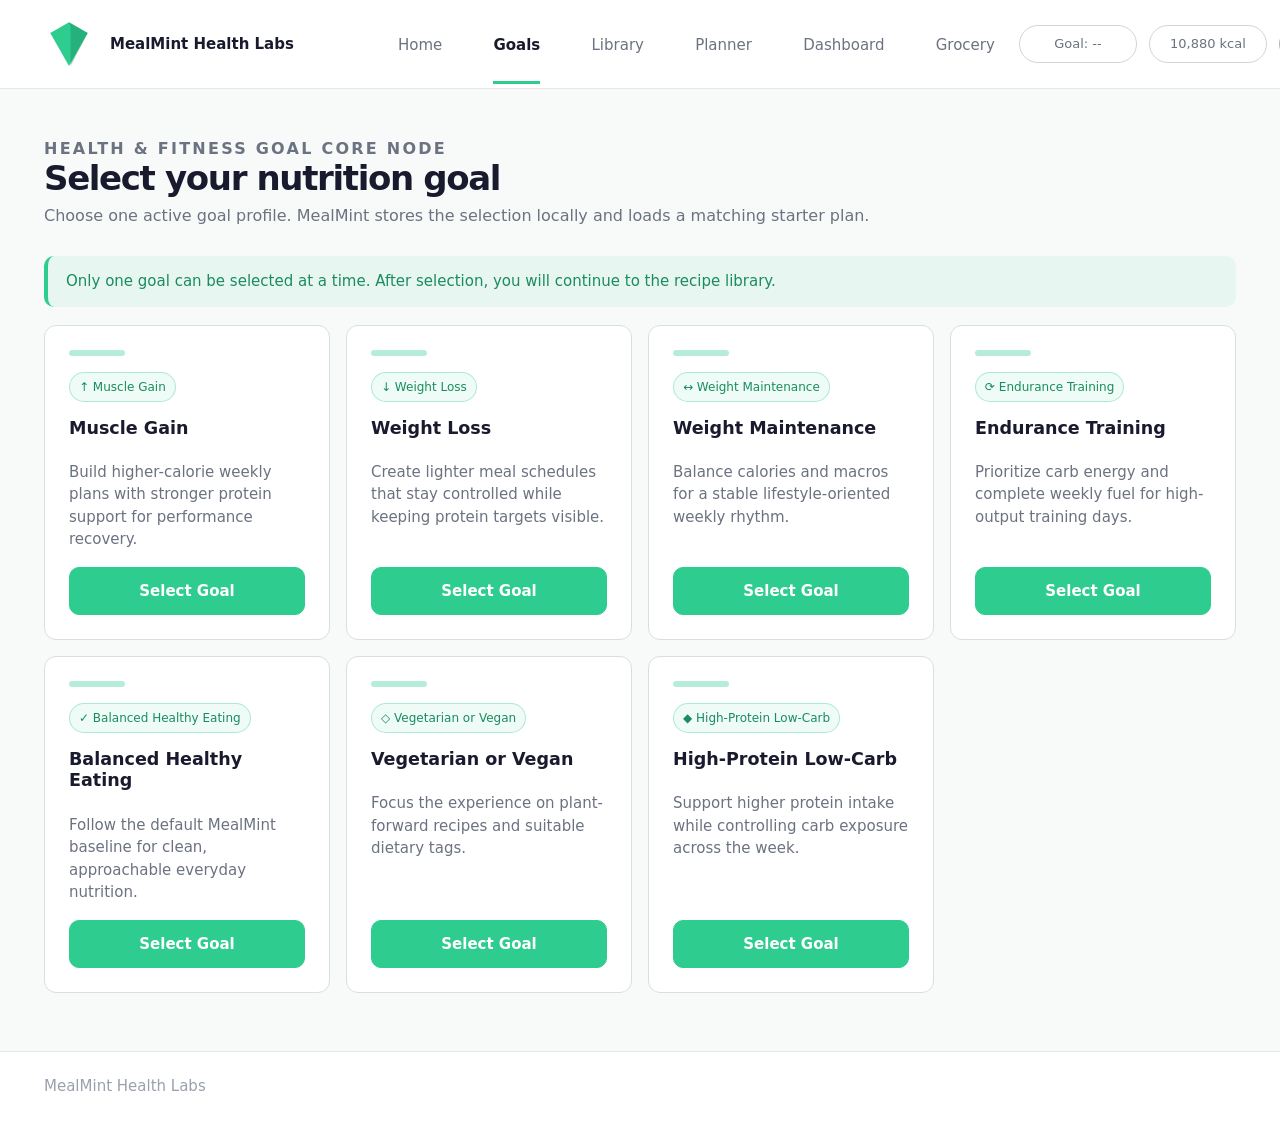
==== mealmint-goals.html @ ef058d1f "first commit" ====
<!doctype html>
<html lang="en">

<head>
  <meta charset="utf-8">
  <meta name="viewport" content="width=device-width, initial-scale=1">
  <meta name="description" content="MealMint Health Labs responsive meal planning application demo.">
  <title>Goals | MealMint Health Labs</title>
  <link rel="stylesheet" href="assets/css/style.css">
</head>

<body data-page="goals">
  <div class="app-shell">
    <header class="topbar">
      <div class="nav-wrap">
        <a class="brand-link" href="mealmint-index.html" aria-label="MealMint Health Labs home">
          <svg class="brand-mark" viewBox="0 0 64 64" aria-hidden="true">
            <polygon points="32 4 56 18 32 60 8 18" fill="#2ECC8F"></polygon>
            <polygon points="32 4 56 18 34 60 34 10" fill="#1A8C5F" opacity="0.42"></polygon>
          </svg>
          <span>
            <span class="brand-name">MealMint Health Labs</span>
            <span class="brand-subtitle"> </span>
          </span>
        </a>
        <nav class="nav-menu" aria-label="Primary navigation">
          <a class="nav-link" data-nav="index" href="mealmint-index.html">Home</a>
          <a class="nav-link" data-nav="goals" href="mealmint-goals.html">Goals</a>
          <a class="nav-link" data-nav="library" href="mealmint-library.html">Library</a>
          <a class="nav-link" data-nav="planner" href="mealmint-planner.html">Planner</a>
          <a class="nav-link" data-nav="dashboard" href="mealmint-dashboard.html">Dashboard</a>
          <a class="nav-link" data-nav="grocery" href="mealmint-grocery.html">Grocery</a>
        </nav>
        <div class="nav-actions" aria-label="MealMint status">
          <span class="nav-pill" data-goal-chip>Goal: --</span>
          <span class="nav-pill" data-kcal-chip>0 kcal</span>
          <span class="nav-avatar" aria-hidden="true"></span>
        </div>
      </div>
    </header>
    <main class="main">
      <section class="container">
        <div class="page-heading compact">
          <p class="eyebrow">Health & Fitness Goal Core Node</p>
          <h1>Select your nutrition goal</h1>
          <p>Choose one active goal profile. MealMint stores the selection locally and loads a matching starter plan.
          </p>
        </div>
        <div class="status-strip">Only one goal can be selected at a time. After selection, you will continue to the
          recipe library.</div>
        <div class="goal-grid" data-goal-grid></div>
      </section>
    </main>
    <footer class="footer">
      <div class="container">
        <span>MealMint Health Labs</span>
        <span> </span>
      </div>
    </footer>
  </div>
  <script src="assets/js/app.js" defer></script>
</body>

</html>
---- assets/css/style.css ----
:root {
  --mint: #2ecc8f;
  --forest: #1a8c5f;
  --coral: #ff6b6b;
  --canvas: #f8faf9;
  --surface: #ffffff;
  --ink: #1a1a2e;
  --muted: #6b7280;
  --border: #e5e7eb;
  --success: #22c55e;
  --warning: #f59e0b;
  --soft: #f1f5f3;
  --shadow: 0 18px 40px rgba(26, 26, 46, 0.08);
  --radius: 12px;
}

* {
  box-sizing: border-box;
}

html {
  min-width: 320px;
  scroll-behavior: smooth;
}

body {
  margin: 0;
  background: var(--canvas);
  color: var(--ink);
  font-family: Inter, ui-sans-serif, system-ui, -apple-system, BlinkMacSystemFont, "Segoe UI", sans-serif;
  font-size: 15px;
  line-height: 1.5;
}

a {
  color: inherit;
  text-decoration: none;
}

button,
input,
select,
textarea {
  font: inherit;
}

button {
  cursor: pointer;
}

img,
svg {
  display: block;
  max-width: 100%;
}

body::selection {
  background: rgba(46, 204, 143, 0.22);
}

.app-shell {
  min-height: 100vh;
  display: flex;
  flex-direction: column;
}

.topbar {
  background: rgba(255, 255, 255, 0.95);
  border-bottom: 1px solid var(--border);
  position: sticky;
  top: 0;
  z-index: 20;
  backdrop-filter: blur(18px);
}

.nav-wrap {
  width: min(100%, 1480px);
  margin: 0 auto;
  min-height: 88px;
  padding: 0 44px;
  display: grid;
  grid-template-columns: 330px 1fr auto;
  align-items: center;
  gap: 24px;
}

.brand-link {
  display: inline-flex;
  align-items: center;
  gap: 16px;
  min-width: 0;
}

.brand-mark {
  width: 50px;
  height: 50px;
  flex: 0 0 50px;
}

.brand-name {
  font-weight: 700;
  color: var(--ink);
  white-space: nowrap;
}

.brand-subtitle {
  margin-top: 2px;
  color: var(--muted);
  font-size: 12px;
  letter-spacing: 0.02em;
}

.nav-menu {
  display: flex;
  justify-content: center;
  gap: clamp(18px, 4vw, 58px);
  color: var(--muted);
  white-space: nowrap;
}

.nav-link {
  padding: 30px 0 25px;
  border-bottom: 3px solid transparent;
  transition: color 0.18s ease, border-color 0.18s ease;
}

.nav-link:hover,
.nav-link.active {
  color: var(--ink);
}

.nav-link.active {
  border-bottom-color: var(--mint);
  font-weight: 700;
}

.nav-actions {
  display: flex;
  align-items: center;
  justify-content: flex-end;
  gap: 12px;
}

.nav-pill {
  min-width: 118px;
  padding: 8px 16px;
  border: 1px solid #cfd4d7;
  border-radius: 999px;
  background: var(--surface);
  color: var(--muted);
  font-size: 13px;
  text-align: center;
}

.nav-avatar {
  width: 34px;
  height: 34px;
  border: 1px solid #aeb5bb;
  border-radius: 50%;
  background: #e5e7e8;
}

.main {
  flex: 1;
}

.container {
  width: min(100%, 1480px);
  margin: 0 auto;
  padding: 40px 44px 58px;
}

.footer {
  border-top: 1px solid var(--border);
  background: var(--surface);
  color: #9aa1ac;
}

.footer .container {
  display: flex;
  justify-content: space-between;
  gap: 18px;
  padding-top: 23px;
  padding-bottom: 23px;
}

.eyebrow {
  color: var(--forest);
  text-transform: uppercase;
  font-size: 12px;
  letter-spacing: 0.14em;
  margin: 0 0 6px;
  font-weight: 600;
}

.eyebrow.muted {
  color: #9da4ae;
}

.page-heading {
  margin-bottom: 28px;
}

.page-heading h1 {
  margin: 0;
  font-size: clamp(30px, 4vw, 54px);
  line-height: 1.04;
  letter-spacing: -0.04em;
}

.page-heading.compact h1 {
  font-size: clamp(26px, 3vw, 34px);
}

.page-heading p {
  margin: 8px 0 0;
  color: var(--muted);
  font-size: 16px;
}

.page-actions {
  display: flex;
  justify-content: space-between;
  align-items: flex-start;
  gap: 18px;
  margin-bottom: 26px;
}

.btn {
  border: 1px solid transparent;
  border-radius: 10px;
  padding: 12px 19px;
  color: var(--ink);
  background: var(--surface);
  min-height: 44px;
  display: inline-flex;
  align-items: center;
  justify-content: center;
  gap: 8px;
  font-weight: 700;
  transition: transform 0.15s ease, box-shadow 0.15s ease, background 0.15s ease, border-color 0.15s ease;
}

.btn:hover {
  transform: translateY(-1px);
  box-shadow: 0 8px 18px rgba(26, 26, 46, 0.08);
}

.btn-primary {
  background: var(--mint);
  border-color: var(--mint);
  color: #fff;
}

.btn-primary:hover {
  background: #25bd82;
}

.btn-secondary {
  border-color: #c7cdd2;
  color: #4b5563;
}

.btn-danger {
  color: #fff;
  border-color: var(--coral);
  background: var(--coral);
}

.btn-success {
  color: #fff;
  border-color: var(--success);
  background: var(--success);
}

.btn-warning {
  color: #fff;
  border-color: var(--warning);
  background: var(--warning);
}

.btn-ghost {
  border-color: var(--border);
  background: transparent;
}

.btn-small {
  min-height: 32px;
  padding: 7px 12px;
  border-radius: 7px;
  font-size: 12px;
  font-weight: 600;
}

.card {
  background: var(--surface);
  border: 1px solid #d9dee3;
  border-radius: var(--radius);
}

.panel {
  padding: 24px;
}

.hero {
  display: grid;
  grid-template-columns: minmax(0, 1.05fr) minmax(320px, 0.95fr);
  gap: 36px;
  align-items: center;
  min-height: 630px;
}

.hero-card {
  border: 1px solid var(--border);
  background: linear-gradient(135deg, rgba(46, 204, 143, 0.12), rgba(26, 140, 95, 0.04) 45%, rgba(255, 255, 255, 0.96));
  border-radius: 28px;
  padding: clamp(34px, 5vw, 70px);
  box-shadow: var(--shadow);
  position: relative;
  overflow: hidden;
}

.hero-card::after {
  content: "";
  position: absolute;
  right: -120px;
  bottom: -120px;
  width: 310px;
  height: 310px;
  border-radius: 50%;
  background: rgba(46, 204, 143, 0.15);
}

.hero-card > * {
  position: relative;
  z-index: 1;
}

.hero-logo {
  width: 78px;
  height: 78px;
  margin-bottom: 26px;
}

.hero h1 {
  margin: 0;
  max-width: 720px;
  font-size: clamp(42px, 6vw, 78px);
  line-height: 0.96;
  letter-spacing: -0.065em;
}

.hero p {
  max-width: 640px;
  color: var(--muted);
  font-size: 18px;
  margin: 18px 0 30px;
}

.hero-side {
  display: grid;
  gap: 18px;
}

.hero-stat {
  padding: 24px;
  border-radius: 22px;
  background: var(--surface);
  border: 1px solid var(--border);
  display: grid;
  grid-template-columns: auto 1fr;
  align-items: center;
  gap: 18px;
}

.hero-stat-icon {
  width: 48px;
  height: 48px;
  border-radius: 16px;
  display: grid;
  place-items: center;
  background: rgba(46, 204, 143, 0.12);
  color: var(--forest);
  font-weight: 900;
  font-size: 22px;
}

.hero-stat h3,
.feature-card h3,
.goal-card h3,
.recipe-card h3 {
  margin: 0;
  line-height: 1.2;
}

.hero-stat p,
.feature-card p,
.goal-card p {
  color: var(--muted);
  margin: 6px 0 0;
}

.section-title {
  margin: 32px 0 18px;
  display: flex;
  justify-content: space-between;
  gap: 16px;
  align-items: end;
}

.section-title h2 {
  margin: 0;
  font-size: 24px;
  letter-spacing: -0.03em;
}

.feature-grid,
.goal-grid,
.recipe-grid,
.metric-grid {
  display: grid;
  gap: 16px;
}

.feature-grid {
  grid-template-columns: repeat(3, 1fr);
}

.feature-card {
  padding: 24px;
  min-height: 160px;
}

.goal-grid {
  grid-template-columns: repeat(4, minmax(0, 1fr));
}

.goal-card {
  padding: 24px;
  min-height: 225px;
  display: flex;
  flex-direction: column;
  gap: 16px;
  position: relative;
  overflow: hidden;
}

.goal-card::before {
  content: "";
  width: 56px;
  height: 6px;
  border-radius: 999px;
  background: rgba(46, 204, 143, 0.35);
}

.goal-card.active {
  border-color: var(--mint);
  box-shadow: 0 0 0 3px rgba(46, 204, 143, 0.12);
}

.goal-card .btn {
  margin-top: auto;
}

.toolbar {
  display: grid;
  grid-template-columns: 1fr 190px 210px auto;
  gap: 14px;
  align-items: center;
  margin: 24px 0;
}

.field {
  min-height: 46px;
  width: 100%;
  border: 1px solid #ccd3d8;
  border-radius: 10px;
  background: var(--surface);
  color: var(--ink);
  padding: 10px 14px;
  outline: none;
}

.field:focus {
  border-color: var(--mint);
  box-shadow: 0 0 0 3px rgba(46, 204, 143, 0.12);
}

.status-strip {
  border-left: 4px solid var(--mint);
  background: rgba(46, 204, 143, 0.08);
  padding: 14px 18px;
  border-radius: 10px;
  color: var(--forest);
  margin: 18px 0;
}

.status-strip.warning {
  border-left-color: var(--warning);
  background: rgba(245, 158, 11, 0.1);
  color: #a16207;
}

.status-strip.danger {
  border-left-color: var(--coral);
  background: rgba(255, 107, 107, 0.12);
  color: #b91c1c;
}

.recipe-grid {
  grid-template-columns: repeat(3, minmax(0, 1fr));
}

.recipe-card {
  padding: 18px;
  display: flex;
  flex-direction: column;
  gap: 14px;
  min-height: 260px;
}

.recipe-meta,
.metric-muted,
.helper-text {
  color: var(--muted);
  font-size: 13px;
}

.recipe-tags,
.tag-row {
  display: flex;
  gap: 8px;
  flex-wrap: wrap;
}

.tag {
  display: inline-flex;
  align-items: center;
  border-radius: 999px;
  border: 1px solid var(--border);
  padding: 5px 9px;
  background: #fbfcfc;
  font-size: 12px;
  color: #4b5563;
}

.tag.mint {
  border-color: rgba(46, 204, 143, 0.35);
  color: var(--forest);
  background: rgba(46, 204, 143, 0.08);
}

.tag.warn {
  border-color: rgba(245, 158, 11, 0.35);
  color: #a16207;
  background: rgba(245, 158, 11, 0.09);
}

.macro-row {
  display: grid;
  grid-template-columns: repeat(4, 1fr);
  gap: 8px;
}

.macro-pill {
  border: 1px solid var(--border);
  border-radius: 10px;
  padding: 10px;
  background: #fbfcfc;
}

.macro-pill strong {
  display: block;
  font-size: 17px;
  line-height: 1.1;
}

.recipe-actions {
  margin-top: auto;
  display: flex;
  gap: 10px;
  align-items: center;
  justify-content: space-between;
}

.planner-shell,
.dashboard-grid {
  display: grid;
  grid-template-columns: minmax(0, 1fr) 385px;
  gap: 28px;
  align-items: start;
}

.planner-board {
  min-width: 0;
  overflow-x: auto;
}

.planner-grid {
  min-width: 980px;
  display: grid;
  grid-template-columns: 70px repeat(7, 1fr);
  gap: 4px;
  align-items: stretch;
}

.day-head,
.slot-head,
.total-cell {
  min-height: 46px;
  display: flex;
  align-items: center;
  justify-content: center;
  font-weight: 800;
  color: #3f4652;
  border-bottom: 1px solid #cfd4d7;
}

.slot-head {
  justify-content: flex-start;
  border: none;
  color: #6b7280;
}

.meal-cell {
  min-height: 118px;
  border: 1px dashed #cfd4d7;
  border-radius: 10px;
  background: rgba(255, 255, 255, 0.52);
  padding: 8px;
  display: flex;
}

.meal-cell.filled {
  border-style: solid;
  border-color: #aeb8bf;
  background: var(--surface);
}

.meal-card-mini {
  width: 100%;
  display: flex;
  flex-direction: column;
  gap: 5px;
}

.meal-name {
  font-weight: 800;
  color: #414854;
}

.empty-meal-btn {
  width: 100%;
  height: 100%;
  border: 0;
  background: transparent;
  border-radius: 8px;
  color: #a1a7af;
  display: grid;
  place-items: center;
  gap: 2px;
}

.empty-meal-btn span:first-child {
  font-size: 24px;
}

.total-cell {
  border-bottom: 0;
  min-height: 64px;
  display: block;
  padding-top: 10px;
  text-align: center;
}

.total-cell span {
  display: block;
  color: var(--muted);
  font-weight: 500;
}

.side-panel {
  position: sticky;
  top: 110px;
}

.summary-card {
  padding: 24px;
}

.summary-card h2,
.summary-card h3 {
  margin: 0 0 14px;
  letter-spacing: -0.02em;
}

.summary-metrics {
  display: grid;
  grid-template-columns: repeat(2, 1fr);
  gap: 12px;
  margin: 16px 0;
}

.summary-metric {
  border: 1px solid #d7dde2;
  border-radius: 10px;
  padding: 14px;
}

.summary-metric span {
  display: block;
  color: var(--muted);
  font-size: 12px;
  margin-bottom: 5px;
}

.summary-metric strong {
  font-size: 22px;
}

.progress-row {
  margin: 15px 0;
}

.progress-row label {
  display: flex;
  justify-content: space-between;
  color: var(--muted);
  font-size: 12px;
  margin-bottom: 6px;
}

.progress-track {
  height: 10px;
  background: #e6e8e9;
  border-radius: 999px;
  overflow: hidden;
}

.progress-fill {
  height: 100%;
  background: #adb1b5;
  border-radius: inherit;
}

.progress-fill.success {
  background: var(--success);
}

.progress-fill.warning {
  background: var(--warning);
}

.progress-fill.danger {
  background: var(--coral);
}

.metric-grid {
  grid-template-columns: repeat(4, 1fr);
  margin-bottom: 28px;
}

.metric-card {
  padding: 22px;
  min-height: 208px;
  display: flex;
  flex-direction: column;
  gap: 12px;
}

.metric-card h3 {
  margin: 0;
  color: var(--muted);
  font-size: 14px;
  font-weight: 600;
}

.metric-card .metric-value {
  font-size: 24px;
  font-weight: 800;
}

.sparkline {
  width: 100%;
  height: 44px;
}

.sparkline polyline {
  fill: none;
  stroke-width: 3;
  stroke-linecap: round;
  stroke-linejoin: round;
}

.metric-card.success .sparkline polyline {
  stroke: var(--success);
}

.metric-card.warning .sparkline polyline,
.metric-card.danger .sparkline polyline {
  stroke: var(--warning);
}

.metric-badge {
  align-self: flex-end;
  min-width: 120px;
  text-align: center;
  padding: 6px 12px;
  color: #fff;
  font-size: 12px;
  font-weight: 800;
  text-transform: uppercase;
}

.metric-card.success .metric-badge {
  background: var(--success);
}

.metric-card.warning .metric-badge,
.metric-card.danger .metric-badge {
  background: var(--warning);
}

.table-card {
  overflow: hidden;
  border-radius: 0;
  border: 1px solid #d7dde2;
  background: var(--surface);
}

.table-wrap {
  overflow-x: auto;
}

table {
  width: 100%;
  border-collapse: collapse;
  min-width: 720px;
}

th,
td {
  padding: 14px 18px;
  text-align: left;
  border-bottom: 1px solid var(--border);
}

th {
  background: #eef1f0;
  color: #5c6470;
  font-size: 12px;
  text-transform: uppercase;
  letter-spacing: 0.03em;
}

.table-green th {
  background: var(--forest);
  color: #fff;
  font-weight: 700;
}

tfoot td,
tr.total-row td {
  background: #f3f5f4;
  font-weight: 800;
}

.dashboard-grid {
  grid-template-columns: minmax(0, 1fr) 450px;
}

.dashboard-main {
  min-width: 0;
}

.side-stack {
  display: grid;
  gap: 16px;
}

.info-card {
  padding: 20px;
}

.info-card .eyebrow {
  margin-bottom: 8px;
}

.goal-compare {
  margin-top: 26px;
  display: grid;
  grid-template-columns: 1fr 54px 1fr;
  gap: 18px;
  align-items: center;
}

.compare-box {
  padding: 20px;
}

.compare-line {
  display: flex;
  justify-content: space-between;
  gap: 16px;
  margin: 13px 0;
  color: #44505e;
}

.vs {
  width: 44px;
  height: 44px;
  border-radius: 50%;
  border: 1px solid #cfd4d7;
  color: var(--muted);
  display: grid;
  place-items: center;
  background: var(--surface);
}

.insights-card {
  margin-top: 26px;
  padding: 24px;
}

.insight-line {
  padding: 13px 0;
  border-top: 1px solid var(--border);
  color: #4b5563;
}

.grocery-layout {
  display: grid;
  grid-template-columns: minmax(0, 1fr) 360px;
  gap: 28px;
  align-items: start;
}

.grocery-list {
  display: grid;
  gap: 18px;
}

.grocery-group h2 {
  margin: 0;
  padding: 16px 18px;
  background: var(--forest);
  color: #fff;
  font-size: 15px;
  border-radius: 10px 10px 0 0;
}

.grocery-group .group-body {
  border: 1px solid #d7dde2;
  border-top: 0;
  border-radius: 0 0 10px 10px;
  overflow: hidden;
  background: var(--surface);
}

.grocery-item {
  display: grid;
  grid-template-columns: auto 1fr auto;
  gap: 14px;
  padding: 14px 18px;
  border-top: 1px solid var(--border);
  align-items: center;
}

.grocery-item:first-child {
  border-top: 0;
}

.grocery-item input {
  width: 18px;
  height: 18px;
  accent-color: var(--mint);
}

.grocery-item.checked .item-name {
  text-decoration: line-through;
  color: var(--muted);
}

.item-name {
  font-weight: 700;
}

.item-sub {
  color: var(--muted);
  font-size: 12px;
}

.qty {
  color: var(--forest);
  font-weight: 800;
  white-space: nowrap;
}

.empty-state {
  padding: 48px 28px;
  text-align: center;
  color: var(--muted);
  background: var(--surface);
  border: 1px dashed #cfd4d7;
  border-radius: var(--radius);
}

.notice {
  padding: 12px 16px;
  border-radius: 10px;
  border: 1px solid var(--border);
  background: var(--surface);
  color: var(--muted);
}

.notice strong {
  color: var(--ink);
}

.toast {
  position: fixed;
  right: 24px;
  bottom: 24px;
  z-index: 70;
  padding: 14px 18px;
  background: var(--ink);
  color: #fff;
  border-radius: 12px;
  box-shadow: var(--shadow);
  opacity: 0;
  transform: translateY(12px);
  pointer-events: none;
  transition: opacity 0.2s ease, transform 0.2s ease;
}

.toast.show {
  opacity: 1;
  transform: translateY(0);
}

.modal-backdrop {
  position: fixed;
  inset: 0;
  z-index: 60;
  background: rgba(26, 26, 46, 0.45);
  display: grid;
  place-items: center;
  padding: 20px;
}

.modal {
  width: min(100%, 560px);
  background: var(--surface);
  border-radius: 18px;
  border: 1px solid var(--border);
  box-shadow: 0 30px 100px rgba(26, 26, 46, 0.28);
  padding: 24px;
}

.modal.wide {
  width: min(100%, 820px);
}

.modal-head {
  display: flex;
  justify-content: space-between;
  gap: 16px;
  align-items: flex-start;
  margin-bottom: 18px;
}

.modal h2 {
  margin: 0;
  font-size: 22px;
}

.close-modal {
  border: 0;
  background: transparent;
  color: var(--muted);
  font-size: 24px;
  line-height: 1;
}

.modal-grid {
  display: grid;
  grid-template-columns: 1fr 1fr;
  gap: 14px;
}

.modal-actions {
  display: flex;
  justify-content: flex-end;
  gap: 12px;
  margin-top: 20px;
}

.picker-results {
  margin-top: 14px;
  max-height: 340px;
  overflow: auto;
  display: grid;
  gap: 10px;
}

.picker-item {
  border: 1px solid var(--border);
  border-radius: 10px;
  padding: 12px;
  background: #fbfcfc;
  display: grid;
  grid-template-columns: 1fr auto;
  gap: 12px;
  align-items: center;
}

.print-only {
  display: none;
}

@media (max-width: 1180px) {
  .nav-wrap {
    grid-template-columns: 280px 1fr;
  }

  .nav-actions {
    grid-column: 1 / -1;
    justify-content: flex-start;
    padding-bottom: 16px;
  }

  .nav-menu {
    justify-content: flex-end;
    gap: 24px;
  }

  .metric-grid,
  .goal-grid {
    grid-template-columns: repeat(2, 1fr);
  }

  .recipe-grid,
  .feature-grid {
    grid-template-columns: repeat(2, 1fr);
  }

  .planner-shell,
  .dashboard-grid,
  .grocery-layout {
    grid-template-columns: 1fr;
  }

  .side-panel {
    position: static;
  }
}

@media (max-width: 768px) {
  body {
    font-size: 14px;
  }

  .nav-wrap {
    min-height: unset;
    padding: 16px 18px;
    display: flex;
    flex-direction: column;
    align-items: stretch;
    gap: 12px;
  }

  .brand-link {
    justify-content: flex-start;
  }

  .brand-mark {
    width: 42px;
    height: 42px;
    flex-basis: 42px;
  }

  .nav-menu {
    justify-content: flex-start;
    overflow-x: auto;
    gap: 18px;
    padding-bottom: 2px;
  }

  .nav-link {
    padding: 8px 0 9px;
  }

  .nav-actions {
    padding-bottom: 0;
    overflow-x: auto;
  }

  .container {
    padding: 28px 18px 44px;
  }

  .footer .container {
    flex-direction: column;
  }

  .page-actions {
    flex-direction: column;
  }

  .hero {
    grid-template-columns: 1fr;
    min-height: unset;
  }

  .hero-card {
    padding: 32px 24px;
    border-radius: 20px;
  }

  .hero h1 {
    font-size: clamp(39px, 14vw, 58px);
  }

  .feature-grid,
  .goal-grid,
  .recipe-grid,
  .metric-grid,
  .summary-metrics,
  .modal-grid,
  .toolbar,
  .goal-compare {
    grid-template-columns: 1fr;
  }

  .toolbar {
    gap: 10px;
  }

  .goal-compare .vs {
    margin: 0 auto;
  }

  .planner-grid {
    min-width: 840px;
    grid-template-columns: 58px repeat(7, 110px);
  }

  .modal-actions {
    flex-direction: column-reverse;
  }

  .modal-actions .btn {
    width: 100%;
  }

  .grocery-item {
    grid-template-columns: auto 1fr;
  }

  .qty {
    grid-column: 2;
  }
}

@media print {
  @page {
    margin: 12mm;
  }

  body {
    background: #fff;
    color: #111827;
  }

  .topbar,
  .footer,
  .no-print,
  .btn,
  .toolbar,
  .modal-backdrop,
  .toast {
    display: none !important;
  }

  .print-only {
    display: block;
  }

  .container {
    width: 100%;
    padding: 0;
  }

  .card,
  .summary-card,
  .info-card,
  .table-card,
  .grocery-group .group-body {
    box-shadow: none !important;
    break-inside: avoid;
  }

  .dashboard-grid,
  .grocery-layout,
  .planner-shell {
    grid-template-columns: 1fr;
  }

  .side-panel {
    position: static;
  }

  .metric-grid {
    grid-template-columns: repeat(4, 1fr);
  }

  .planner-board {
    overflow: visible;
  }

  .planner-grid {
    min-width: 0;
    grid-template-columns: 58px repeat(7, 1fr);
  }

  .meal-cell {
    min-height: 76px;
    padding: 6px;
  }
}
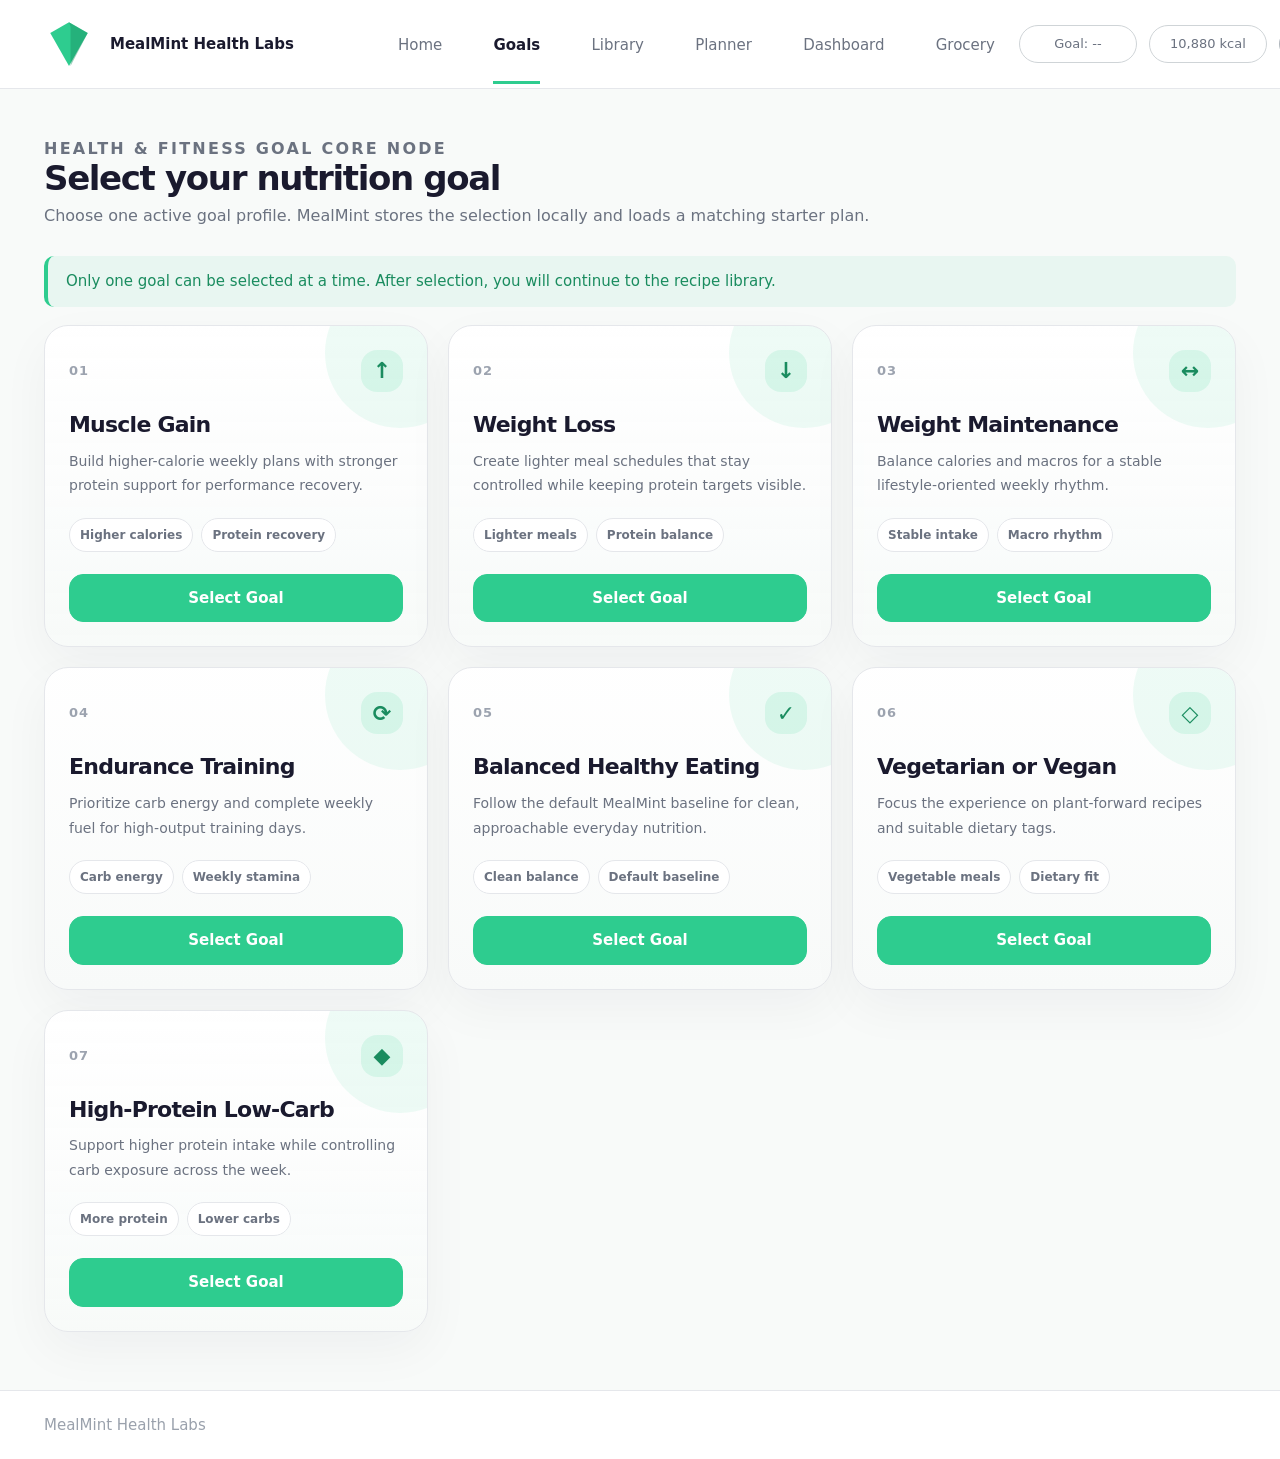
==== commit dd5bab06: "update" ====
--- a/mealmint-goals.html
+++ b/mealmint-goals.html
@@ -6,7 +6,7 @@
   <meta name="viewport" content="width=device-width, initial-scale=1">
   <meta name="description" content="MealMint Health Labs responsive meal planning application demo.">
   <title>Goals | MealMint Health Labs</title>
-  <link rel="stylesheet" href="assets/css/style.css">
+  <link rel="stylesheet" href="assets/css/style.css?v=4">
 </head>
 
 <body data-page="goals">
@@ -58,7 +58,7 @@
       </div>
     </footer>
   </div>
-  <script src="assets/js/app.js" defer></script>
+  <script src="assets/js/app.js?v=4" defer></script>
 </body>
 
 </html>
--- a/assets/css/style.css
+++ b/assets/css/style.css
@@ -331,7 +331,7 @@
   background: rgba(46, 204, 143, 0.15);
 }
 
-.hero-card > * {
+.hero-card>* {
   position: relative;
   z-index: 1;
 }
@@ -1328,3 +1328,151 @@
     padding: 6px;
   }
 }
+
+.goal-grid {
+  grid-template-columns: repeat(3, minmax(0, 1fr));
+  gap: 20px;
+  align-items: stretch;
+}
+
+.goal-option {
+  position: relative;
+  min-height: 260px;
+  padding: 24px;
+  border-radius: 24px;
+  background:
+    linear-gradient(180deg, rgba(255, 255, 255, 0.96), rgba(248, 250, 249, 0.9));
+  border: 1px solid var(--border);
+  box-shadow: 0 18px 50px rgba(26, 26, 46, 0.045);
+  display: flex;
+  flex-direction: column;
+  gap: 20px;
+  cursor: pointer;
+  overflow: hidden;
+  transition: 0.22s ease;
+}
+
+.goal-option::after {
+  content: "";
+  position: absolute;
+  right: -48px;
+  top: -48px;
+  width: 150px;
+  height: 150px;
+  border-radius: 999px;
+  background: rgba(46, 204, 143, 0.08);
+  pointer-events: none;
+}
+
+.goal-option:hover {
+  transform: translateY(-3px);
+  border-color: rgba(46, 204, 143, 0.42);
+  box-shadow: 0 24px 70px rgba(26, 26, 46, 0.075);
+}
+
+.goal-option.active {
+  border-color: var(--mint);
+  box-shadow:
+    0 0 0 3px rgba(46, 204, 143, 0.12),
+    0 24px 70px rgba(26, 26, 46, 0.07);
+}
+
+.goal-option-top {
+  display: flex;
+  justify-content: space-between;
+  align-items: center;
+  gap: 12px;
+  position: relative;
+  z-index: 1;
+}
+
+.goal-number {
+  color: #9ca3af;
+  font-size: 13px;
+  font-weight: 700;
+  letter-spacing: 0.08em;
+}
+
+.goal-symbol {
+  width: 42px;
+  height: 42px;
+  display: grid;
+  place-items: center;
+  border-radius: 16px;
+  background: rgba(46, 204, 143, 0.12);
+  color: var(--forest);
+  font-size: 22px;
+  font-weight: 800;
+}
+
+.goal-category {
+  display: inline-flex;
+  width: fit-content;
+  padding: 7px 11px;
+  border-radius: 999px;
+  background: rgba(46, 204, 143, 0.09);
+  border: 1px solid rgba(46, 204, 143, 0.22);
+  color: var(--forest);
+  font-size: 12px;
+  font-weight: 650;
+  letter-spacing: 0.03em;
+  margin-bottom: 14px;
+}
+
+.goal-option h3 {
+  margin: 0;
+  color: var(--text);
+  font-size: 22px;
+  line-height: 1.22;
+  letter-spacing: -0.035em;
+  font-weight: 650;
+}
+
+.goal-option p {
+  margin: 10px 0 0;
+  color: var(--muted);
+  font-size: 14px;
+  line-height: 1.75;
+}
+
+.goal-mini-tags {
+  display: flex;
+  flex-wrap: wrap;
+  gap: 8px;
+  margin-top: auto;
+}
+
+.goal-mini-tags span {
+  display: inline-flex;
+  padding: 7px 10px;
+  border-radius: 999px;
+  background: #ffffff;
+  border: 1px solid var(--border);
+  color: var(--muted);
+  font-size: 12px;
+  font-weight: 600;
+}
+
+.goal-option .btn {
+  width: 100%;
+  margin-top: 2px;
+  min-height: 44px;
+  border-radius: 14px;
+}
+
+@media (max-width: 980px) {
+  .goal-grid {
+    grid-template-columns: repeat(2, minmax(0, 1fr));
+  }
+}
+
+@media (max-width: 620px) {
+  .goal-grid {
+    grid-template-columns: 1fr;
+  }
+
+  .goal-option {
+    min-height: auto;
+    padding: 22px;
+  }
+}
